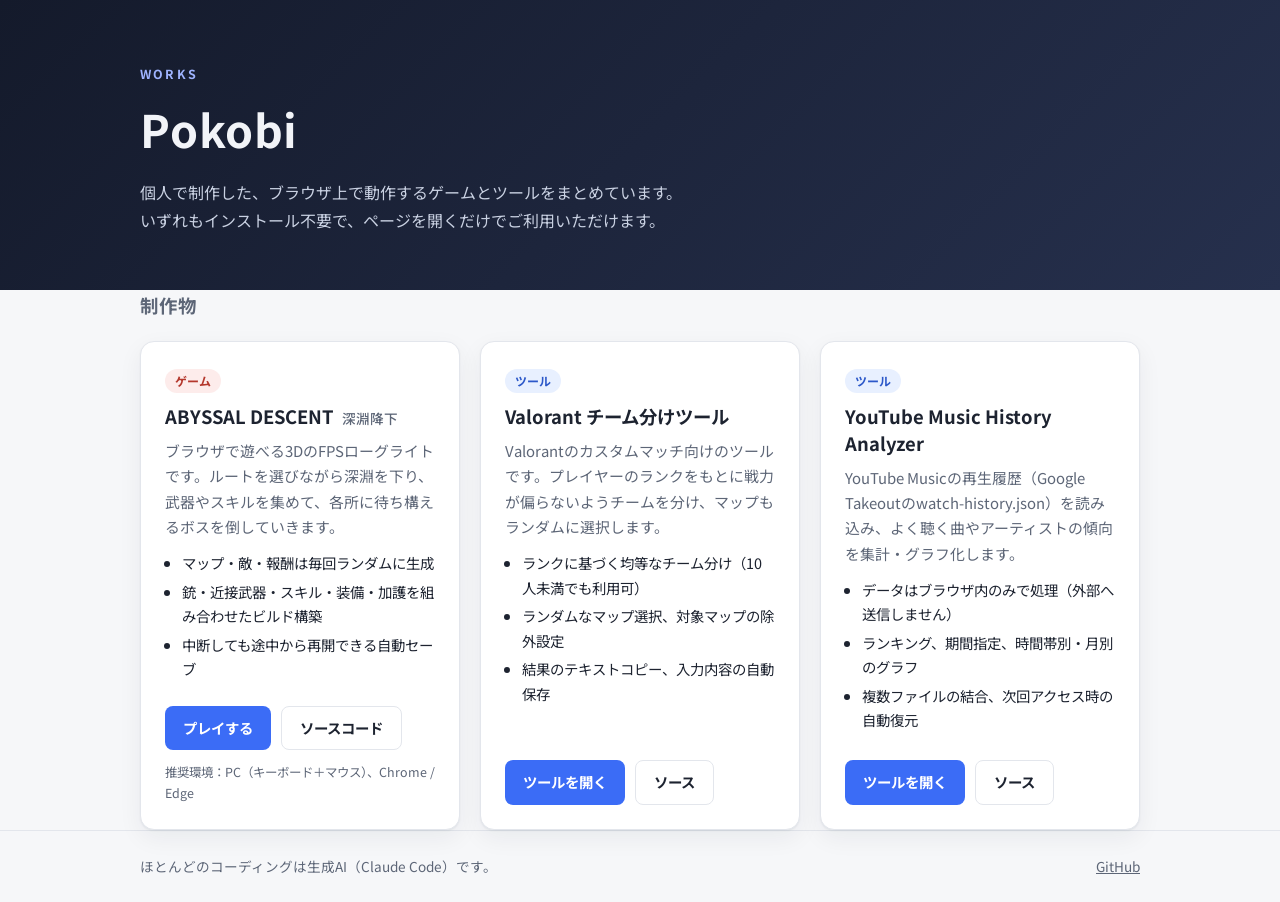
==== index.html @ 63265d64 "Redesign the top page: hero, cards with category tags, short descriptions, play / source links, dark" ====
<!DOCTYPE html>
<html lang="ja">
<head>
  <meta charset="UTF-8">
  <meta name="viewport" content="width=device-width, initial-scale=1.0">
  <title>Pokobi — 制作物一覧</title>
  <meta name="description" content="Pokobi が制作した、ブラウザで動作するゲームとツールの一覧です。">
  <link rel="preconnect" href="https://fonts.googleapis.com">
  <link rel="preconnect" href="https://fonts.gstatic.com" crossorigin>
  <link href="https://fonts.googleapis.com/css2?family=Noto+Sans+JP:wght@400;500;700&display=swap" rel="stylesheet">
  <link rel="stylesheet" href="style.css">
</head>
<body>
  <header class="hero">
    <div class="wrap">
      <p class="eyebrow">Works</p>
      <h1>Pokobi</h1>
      <p class="lead">個人で制作した、ブラウザ上で動作するゲームとツールをまとめています。<br>いずれもインストール不要で、ページを開くだけでご利用いただけます。</p>
    </div>
  </header>

  <main class="wrap">
    <section aria-labelledby="works-title">
      <h2 id="works-title" class="section-title">制作物</h2>

      <div class="grid">
        <article class="card">
          <div class="card-head">
            <span class="tag tag-game">ゲーム</span>
          </div>
          <h3>ABYSSAL DESCENT <span class="sub">深淵降下</span></h3>
          <p class="desc">ブラウザで遊べる3DのFPSローグライトです。ルートを選びながら深淵を下り、武器やスキルを集めて、各所に待ち構えるボスを倒していきます。</p>
          <ul class="points">
            <li>マップ・敵・報酬は毎回ランダムに生成</li>
            <li>銃・近接武器・スキル・装備・加護を組み合わせたビルド構築</li>
            <li>中断しても途中から再開できる自動セーブ</li>
          </ul>
          <div class="actions">
            <a class="btn btn-primary" href="https://pokobi.github.io/abyssal-descent/">プレイする</a>
            <a class="btn btn-ghost" href="https://github.com/pokobi/abyssal-descent">ソースコード</a>
          </div>
          <p class="note">推奨環境：PC（キーボード＋マウス）、Chrome / Edge</p>
        </article>

        <article class="card">
          <div class="card-head">
            <span class="tag tag-tool">ツール</span>
          </div>
          <h3>Valorant チーム分けツール</h3>
          <p class="desc">Valorantのカスタムマッチ向けのツールです。プレイヤーのランクをもとに戦力が偏らないようチームを分け、マップもランダムに選択します。</p>
          <ul class="points">
            <li>ランクに基づく均等なチーム分け（10人未満でも利用可）</li>
            <li>ランダムなマップ選択、対象マップの除外設定</li>
            <li>結果のテキストコピー、入力内容の自動保存</li>
          </ul>
          <div class="actions">
            <a class="btn btn-primary" href="https://pokobi.github.io/valorant-team-tool/">ツールを開く</a>
            <a class="btn btn-ghost" href="https://github.com/pokobi/valorant-team-tool">ソース</a>
          </div>
        </article>

        <article class="card">
          <div class="card-head">
            <span class="tag tag-tool">ツール</span>
          </div>
          <h3>YouTube Music History Analyzer</h3>
          <p class="desc">YouTube Musicの再生履歴（Google Takeoutのwatch-history.json）を読み込み、よく聴く曲やアーティストの傾向を集計・グラフ化します。</p>
          <ul class="points">
            <li>データはブラウザ内のみで処理（外部へ送信しません）</li>
            <li>ランキング、期間指定、時間帯別・月別のグラフ</li>
            <li>複数ファイルの結合、次回アクセス時の自動復元</li>
          </ul>
          <div class="actions">
            <a class="btn btn-primary" href="https://pokobi.github.io/YouTube-Music-History-Analyzer/">ツールを開く</a>
            <a class="btn btn-ghost" href="https://github.com/pokobi/YouTube-Music-History-Analyzer">ソース</a>
          </div>
        </article>
      </div>
    </section>
  </main>

  <footer class="footer">
    <div class="wrap">
      <span>ほとんどのコーディングは生成AI（Claude Code）です。</span>
      <a href="https://github.com/pokobi">GitHub</a>
    </div>
  </footer>
</body>
</html>
---- style.css ----
:root {
  --bg: #f6f7f9;
  --surface: #ffffff;
  --text: #1d2330;
  --muted: #5d6677;
  --line: #e3e6ec;
  --accent: #3b6cf6;
  --accent-ink: #ffffff;
  --hero-from: #141a2b;
  --hero-to: #26304d;
  --tag-game-bg: #fdeceb;
  --tag-game-fg: #b4372c;
  --tag-tool-bg: #e8f0ff;
  --tag-tool-fg: #2c58c9;
  --shadow: 0 1px 2px rgba(20, 26, 43, 0.06), 0 8px 24px rgba(20, 26, 43, 0.06);
}

@media (prefers-color-scheme: dark) {
  :root {
    --bg: #0f131c;
    --surface: #171c27;
    --text: #e7eaf0;
    --muted: #a1a9b8;
    --line: #2a3140;
    --accent: #6d8fff;
    --accent-ink: #0f131c;
    --hero-from: #0b0e16;
    --hero-to: #1a2238;
    --tag-game-bg: #3a1d1b;
    --tag-game-fg: #ff9c90;
    --tag-tool-bg: #1b2a4a;
    --tag-tool-fg: #9db8ff;
    --shadow: 0 1px 2px rgba(0, 0, 0, 0.3), 0 8px 24px rgba(0, 0, 0, 0.25);
  }
}

* { box-sizing: border-box; }

body {
  margin: 0;
  font-family: 'Noto Sans JP', system-ui, -apple-system, 'Segoe UI', sans-serif;
  line-height: 1.7;
  background: var(--bg);
  color: var(--text);
  -webkit-font-smoothing: antialiased;
}

.wrap {
  width: 100%;
  max-width: 1040px;
  margin: 0 auto;
  padding: 0 20px;
}

/* ---- header ---- */
.hero {
  background: linear-gradient(135deg, var(--hero-from), var(--hero-to));
  color: #f2f4f8;
  padding: 64px 0 56px;
}
.eyebrow {
  margin: 0 0 6px;
  font-size: 0.78rem;
  font-weight: 700;
  letter-spacing: 0.18em;
  text-transform: uppercase;
  color: #9fb4ff;
}
.hero h1 {
  margin: 0 0 12px;
  font-size: clamp(2rem, 5vw, 2.8rem);
  font-weight: 700;
  letter-spacing: 0.02em;
}
.lead {
  margin: 0;
  max-width: 640px;
  color: #c9d1e2;
  font-size: 1rem;
}

/* ---- works ---- */
main { padding: 48px 20px 64px; }
.section-title {
  margin: 0 0 20px;
  font-size: 1.15rem;
  font-weight: 700;
  color: var(--muted);
  letter-spacing: 0.06em;
}

.grid {
  display: grid;
  grid-template-columns: repeat(auto-fill, minmax(300px, 1fr));
  gap: 20px;
}

.card {
  display: flex;
  flex-direction: column;
  background: var(--surface);
  border: 1px solid var(--line);
  border-radius: 14px;
  padding: 24px;
  box-shadow: var(--shadow);
  transition: transform 0.15s ease, box-shadow 0.15s ease;
}
.card:hover { transform: translateY(-2px); }

.card-head { margin-bottom: 10px; }
.tag {
  display: inline-block;
  padding: 2px 10px;
  border-radius: 999px;
  font-size: 0.75rem;
  font-weight: 700;
}
.tag-game { background: var(--tag-game-bg); color: var(--tag-game-fg); }
.tag-tool { background: var(--tag-tool-bg); color: var(--tag-tool-fg); }

.card h3 {
  margin: 0 0 8px;
  font-size: 1.15rem;
  line-height: 1.45;
}
.card h3 .sub {
  font-size: 0.85rem;
  font-weight: 500;
  color: var(--muted);
  margin-left: 4px;
}
.desc {
  margin: 0 0 12px;
  color: var(--muted);
  font-size: 0.93rem;
}
.points {
  margin: 0 0 20px;
  padding-left: 1.2em;
  font-size: 0.9rem;
}
.points li { margin-bottom: 4px; }

.actions {
  display: flex;
  flex-wrap: wrap;
  gap: 10px;
  margin-top: auto;
}
.btn {
  display: inline-flex;
  align-items: center;
  justify-content: center;
  padding: 9px 18px;
  border-radius: 8px;
  font-size: 0.9rem;
  font-weight: 700;
  text-decoration: none;
  transition: filter 0.15s ease, background-color 0.15s ease;
}
.btn-primary { background: var(--accent); color: var(--accent-ink); }
.btn-primary:hover { filter: brightness(1.08); }
.btn-ghost { border: 1px solid var(--line); color: var(--text); }
.btn-ghost:hover { background: var(--bg); }
.note {
  margin: 12px 0 0;
  font-size: 0.78rem;
  color: var(--muted);
}

/* ---- footer ---- */
.footer {
  border-top: 1px solid var(--line);
  padding: 24px 0;
  font-size: 0.85rem;
  color: var(--muted);
}
.footer .wrap {
  display: flex;
  justify-content: space-between;
  align-items: center;
}
.footer a { color: var(--muted); }

@media (max-width: 560px) {
  .hero { padding: 44px 0 40px; }
  main { padding: 32px 16px 48px; }
  .wrap { padding: 0 16px; }
  .card { padding: 20px; }
}
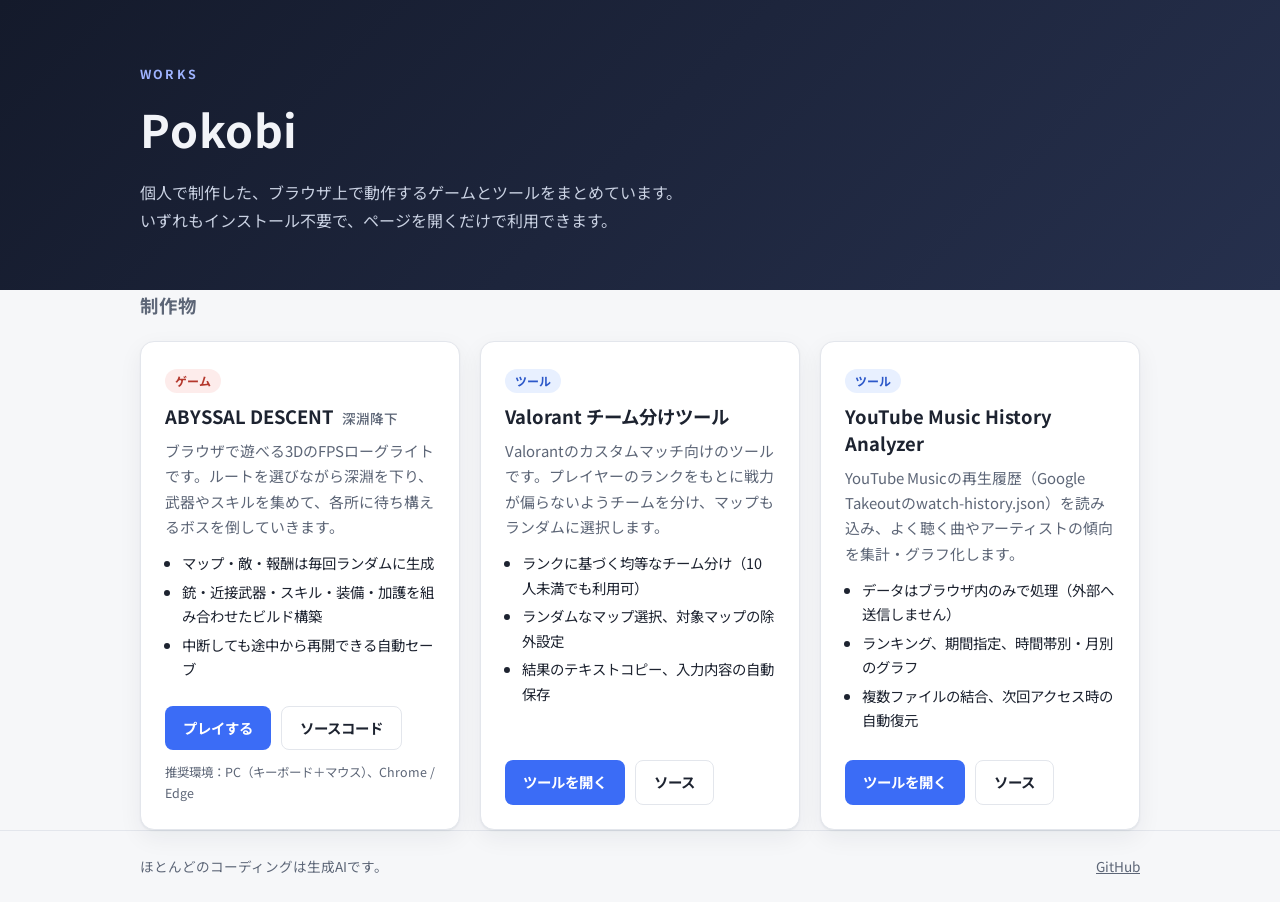
==== commit f881ace7: "Top page: no AI product name, slightly lighter phrasing Co-Authored-By: Claude Sonnet 5.5 <noreply@a" ====
--- a/index.html
+++ b/index.html
@@ -15,7 +15,7 @@
     <div class="wrap">
       <p class="eyebrow">Works</p>
       <h1>Pokobi</h1>
-      <p class="lead">個人で制作した、ブラウザ上で動作するゲームとツールをまとめています。<br>いずれもインストール不要で、ページを開くだけでご利用いただけます。</p>
+      <p class="lead">個人で制作した、ブラウザ上で動作するゲームとツールをまとめています。<br>いずれもインストール不要で、ページを開くだけで利用できます。</p>
     </div>
   </header>
 
@@ -81,7 +81,7 @@
 
   <footer class="footer">
     <div class="wrap">
-      <span>ほとんどのコーディングは生成AI（Claude Code）です。</span>
+      <span>ほとんどのコーディングは生成AIです。</span>
       <a href="https://github.com/pokobi">GitHub</a>
     </div>
   </footer>
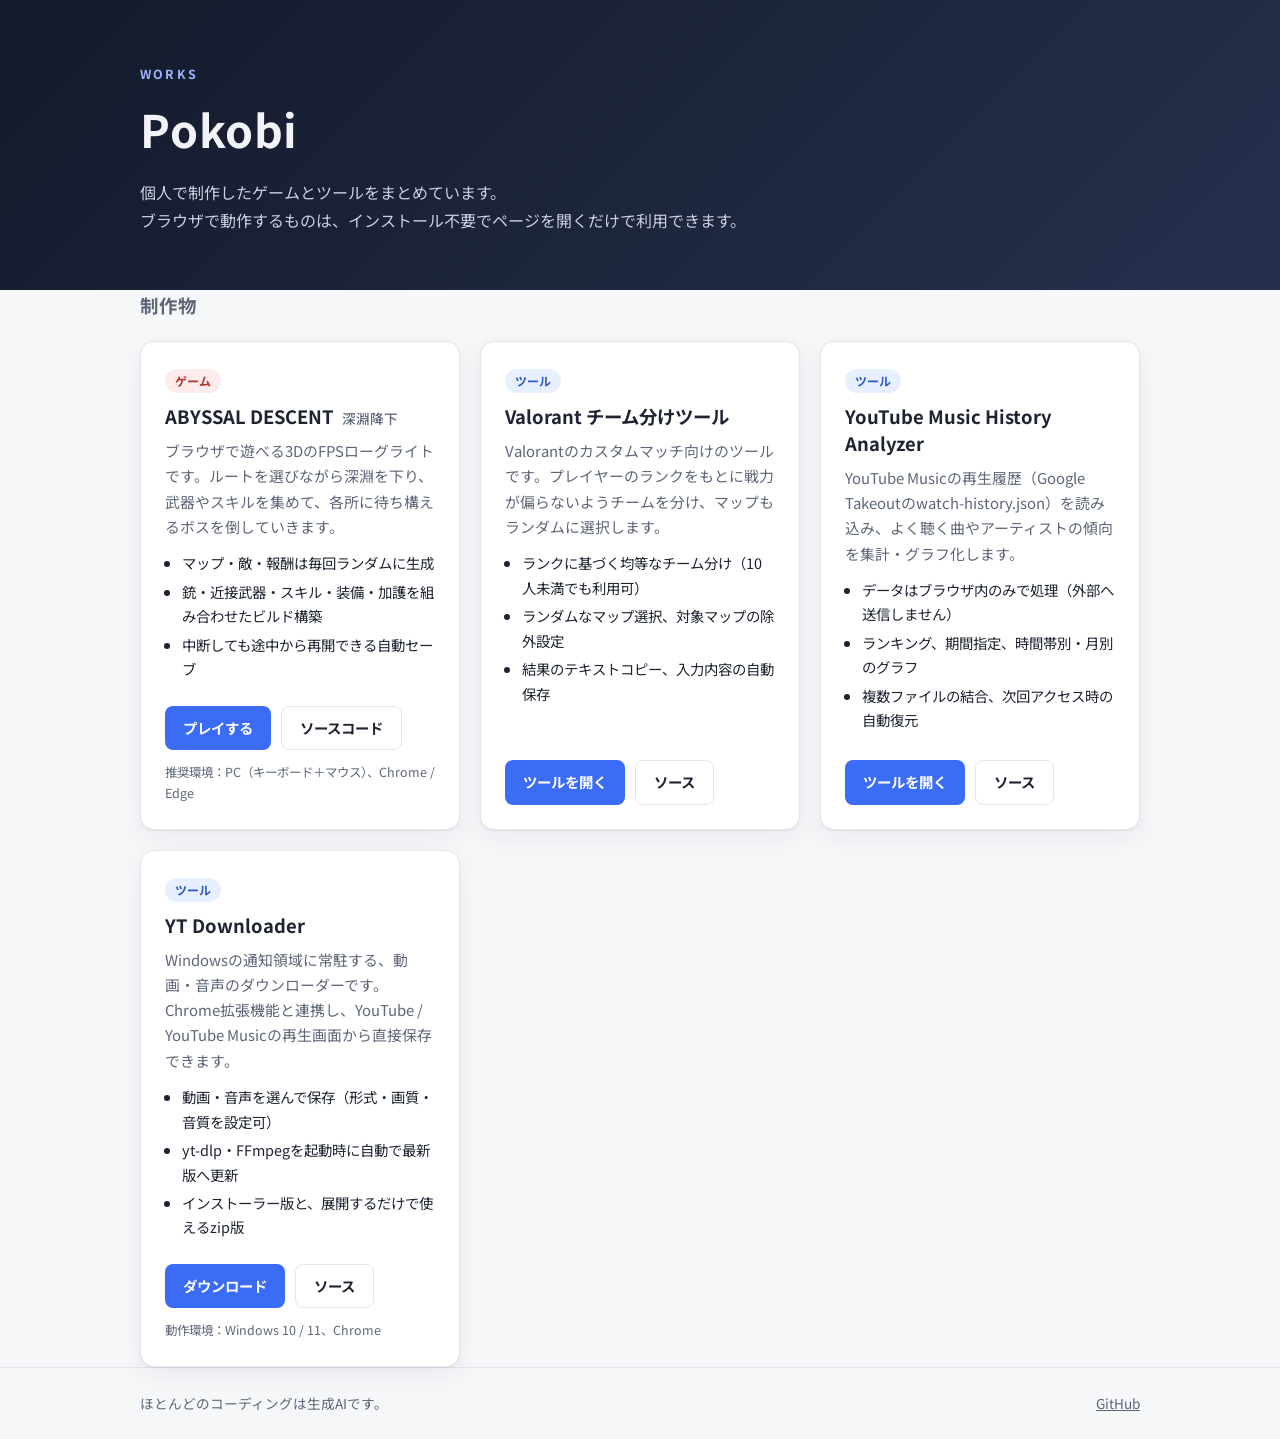
==== commit f8dc80ab: "Add YT Downloader to the list; the lead no longer says every work runs without installing Co-Authore" ====
--- a/index.html
+++ b/index.html
@@ -4,7 +4,7 @@
   <meta charset="UTF-8">
   <meta name="viewport" content="width=device-width, initial-scale=1.0">
   <title>Pokobi — 制作物一覧</title>
-  <meta name="description" content="Pokobi が制作した、ブラウザで動作するゲームとツールの一覧です。">
+  <meta name="description" content="Pokobi が制作したゲームとツールの一覧です。">
   <link rel="preconnect" href="https://fonts.googleapis.com">
   <link rel="preconnect" href="https://fonts.gstatic.com" crossorigin>
   <link href="https://fonts.googleapis.com/css2?family=Noto+Sans+JP:wght@400;500;700&display=swap" rel="stylesheet">
@@ -15,7 +15,7 @@
     <div class="wrap">
       <p class="eyebrow">Works</p>
       <h1>Pokobi</h1>
-      <p class="lead">個人で制作した、ブラウザ上で動作するゲームとツールをまとめています。<br>いずれもインストール不要で、ページを開くだけで利用できます。</p>
+      <p class="lead">個人で制作したゲームとツールをまとめています。<br>ブラウザで動作するものは、インストール不要でページを開くだけで利用できます。</p>
     </div>
   </header>
 
@@ -75,6 +75,24 @@
             <a class="btn btn-ghost" href="https://github.com/pokobi/YouTube-Music-History-Analyzer">ソース</a>
           </div>
         </article>
+
+        <article class="card">
+          <div class="card-head">
+            <span class="tag tag-tool">ツール</span>
+          </div>
+          <h3>YT Downloader</h3>
+          <p class="desc">Windowsの通知領域に常駐する、動画・音声のダウンローダーです。Chrome拡張機能と連携し、YouTube / YouTube Musicの再生画面から直接保存できます。</p>
+          <ul class="points">
+            <li>動画・音声を選んで保存（形式・画質・音質を設定可）</li>
+            <li>yt-dlp・FFmpegを起動時に自動で最新版へ更新</li>
+            <li>インストーラー版と、展開するだけで使えるzip版</li>
+          </ul>
+          <div class="actions">
+            <a class="btn btn-primary" href="https://github.com/pokobi/yt-downloader/releases/latest">ダウンロード</a>
+            <a class="btn btn-ghost" href="https://github.com/pokobi/yt-downloader">ソース</a>
+          </div>
+          <p class="note">動作環境：Windows 10 / 11、Chrome</p>
+        </article>
       </div>
     </section>
   </main>
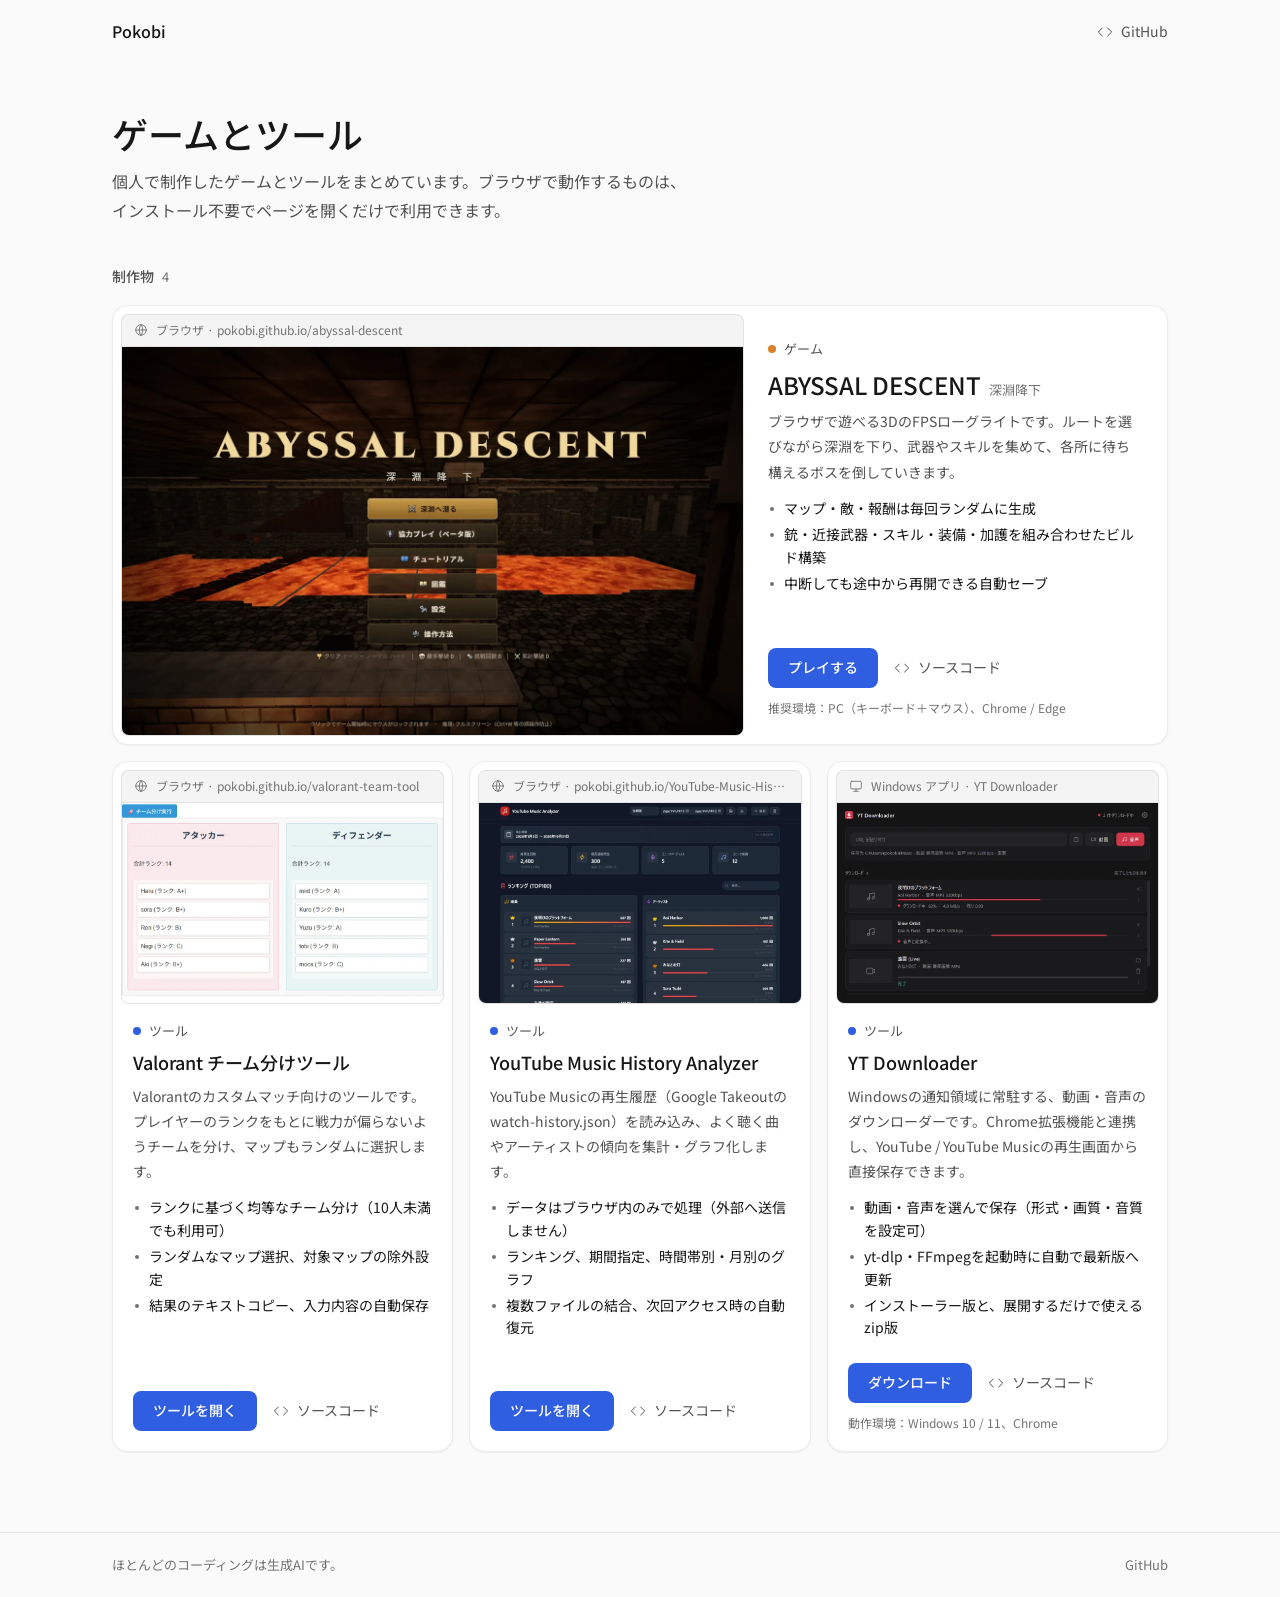
==== commit 9b4f004e: "Redesign the top page: a screenshot banner for each work in a small window frame that names where it" ====
--- a/index.html
+++ b/index.html
@@ -7,45 +7,66 @@
   <meta name="description" content="Pokobi が制作したゲームとツールの一覧です。">
   <link rel="preconnect" href="https://fonts.googleapis.com">
   <link rel="preconnect" href="https://fonts.gstatic.com" crossorigin>
-  <link href="https://fonts.googleapis.com/css2?family=Noto+Sans+JP:wght@400;500;700&display=swap" rel="stylesheet">
+  <link href="https://fonts.googleapis.com/css2?family=Noto+Sans+JP:wght@400;500&display=swap" rel="stylesheet">
   <link rel="stylesheet" href="style.css">
 </head>
 <body>
-  <header class="hero">
+  <svg width="0" height="0" style="position:absolute" aria-hidden="true">
+    <symbol id="i-browser" viewBox="0 0 24 24" fill="none" stroke="currentColor" stroke-width="1.5" stroke-linecap="round" stroke-linejoin="round"><circle cx="12" cy="12" r="9"/><path d="M3 12h18M12 3a14 14 0 0 1 0 18M12 3a14 14 0 0 0 0 18"/></symbol>
+    <symbol id="i-windows" viewBox="0 0 24 24" fill="none" stroke="currentColor" stroke-width="1.5" stroke-linecap="round" stroke-linejoin="round"><rect x="3" y="4" width="18" height="13" rx="2"/><path d="M8 21h8M12 17v4"/></symbol>
+    <symbol id="i-code" viewBox="0 0 24 24" fill="none" stroke="currentColor" stroke-width="1.5" stroke-linecap="round" stroke-linejoin="round"><path d="m16 18 6-6-6-6M8 6l-6 6 6 6"/></symbol>
+  </svg>
+
+  <header class="site-header">
     <div class="wrap">
-      <p class="eyebrow">Works</p>
-      <h1>Pokobi</h1>
-      <p class="lead">個人で制作したゲームとツールをまとめています。<br>ブラウザで動作するものは、インストール不要でページを開くだけで利用できます。</p>
+      <a class="brand" href="https://pokobi.github.io/">Pokobi</a>
+      <a class="header-link" href="https://github.com/pokobi"><svg width="16" height="16"><use href="#i-code"/></svg>GitHub</a>
     </div>
   </header>
 
+  <section class="intro">
+    <div class="wrap">
+      <h1>ゲームとツール</h1>
+      <p class="lead">個人で制作したゲームとツールをまとめています。ブラウザで動作するものは、インストール不要でページを開くだけで利用できます。</p>
+    </div>
+  </section>
+
   <main class="wrap">
-    <section aria-labelledby="works-title">
-      <h2 id="works-title" class="section-title">制作物</h2>
+    <div class="section-head">
+      <h2>制作物</h2>
+      <span class="count">4</span>
+    </div>
 
-      <div class="grid">
-        <article class="card">
-          <div class="card-head">
-            <span class="tag tag-game">ゲーム</span>
-          </div>
-          <h3>ABYSSAL DESCENT <span class="sub">深淵降下</span></h3>
-          <p class="desc">ブラウザで遊べる3DのFPSローグライトです。ルートを選びながら深淵を下り、武器やスキルを集めて、各所に待ち構えるボスを倒していきます。</p>
-          <ul class="points">
-            <li>マップ・敵・報酬は毎回ランダムに生成</li>
-            <li>銃・近接武器・スキル・装備・加護を組み合わせたビルド構築</li>
-            <li>中断しても途中から再開できる自動セーブ</li>
-          </ul>
-          <div class="actions">
-            <a class="btn btn-primary" href="https://pokobi.github.io/abyssal-descent/">プレイする</a>
-            <a class="btn btn-ghost" href="https://github.com/pokobi/abyssal-descent">ソースコード</a>
-          </div>
-          <p class="note">推奨環境：PC（キーボード＋マウス）、Chrome / Edge</p>
-        </article>
+    <article class="card featured">
+      <div class="window">
+        <div class="titlebar"><svg><use href="#i-browser"/></svg><span>ブラウザ · pokobi.github.io/abyssal-descent</span></div>
+        <img src="img/abyssal-descent.webp" width="1280" height="800" alt="ABYSSAL DESCENT のタイトル画面。溶岩の流れる地下迷宮を背景に、深淵へ潜る・協力プレイなどのメニューが並ぶ">
+      </div>
+      <div class="body">
+        <p class="kind game">ゲーム</p>
+        <h3>ABYSSAL DESCENT<span class="sub">深淵降下</span></h3>
+        <p class="desc">ブラウザで遊べる3DのFPSローグライトです。ルートを選びながら深淵を下り、武器やスキルを集めて、各所に待ち構えるボスを倒していきます。</p>
+        <ul class="points">
+          <li>マップ・敵・報酬は毎回ランダムに生成</li>
+          <li>銃・近接武器・スキル・装備・加護を組み合わせたビルド構築</li>
+          <li>中断しても途中から再開できる自動セーブ</li>
+        </ul>
+        <div class="actions">
+          <a class="btn" href="https://pokobi.github.io/abyssal-descent/">プレイする</a>
+          <a class="source" href="https://github.com/pokobi/abyssal-descent"><svg><use href="#i-code"/></svg>ソースコード</a>
+        </div>
+        <p class="env">推奨環境：PC（キーボード＋マウス）、Chrome / Edge</p>
+      </div>
+    </article>
 
-        <article class="card">
-          <div class="card-head">
-            <span class="tag tag-tool">ツール</span>
-          </div>
+    <div class="tools">
+      <article class="card">
+        <div class="window">
+          <div class="titlebar"><svg><use href="#i-browser"/></svg><span>ブラウザ · pokobi.github.io/valorant-team-tool</span></div>
+          <img src="img/valorant-team-tool.webp" width="960" height="600" loading="lazy" alt="チーム分けの結果。アタッカーとディフェンダーに5人ずつ分かれ、合計ランクがどちらも14になっている">
+        </div>
+        <div class="body">
+          <p class="kind">ツール</p>
           <h3>Valorant チーム分けツール</h3>
           <p class="desc">Valorantのカスタムマッチ向けのツールです。プレイヤーのランクをもとに戦力が偏らないようチームを分け、マップもランダムに選択します。</p>
           <ul class="points">
@@ -54,15 +75,19 @@
             <li>結果のテキストコピー、入力内容の自動保存</li>
           </ul>
           <div class="actions">
-            <a class="btn btn-primary" href="https://pokobi.github.io/valorant-team-tool/">ツールを開く</a>
-            <a class="btn btn-ghost" href="https://github.com/pokobi/valorant-team-tool">ソース</a>
+            <a class="btn" href="https://pokobi.github.io/valorant-team-tool/">ツールを開く</a>
+            <a class="source" href="https://github.com/pokobi/valorant-team-tool"><svg><use href="#i-code"/></svg>ソースコード</a>
           </div>
-        </article>
+        </div>
+      </article>
 
-        <article class="card">
-          <div class="card-head">
-            <span class="tag tag-tool">ツール</span>
-          </div>
+      <article class="card">
+        <div class="window">
+          <div class="titlebar"><svg><use href="#i-browser"/></svg><span>ブラウザ · pokobi.github.io/YouTube-Music-History-Analyzer</span></div>
+          <img src="img/youtube-music-history-analyzer.webp" width="960" height="600" loading="lazy" alt="再生履歴の集計画面。総再生回数などの数値と、よく聴いた曲・アーティストのランキングが並ぶ（例のデータ）">
+        </div>
+        <div class="body">
+          <p class="kind">ツール</p>
           <h3>YouTube Music History Analyzer</h3>
           <p class="desc">YouTube Musicの再生履歴（Google Takeoutのwatch-history.json）を読み込み、よく聴く曲やアーティストの傾向を集計・グラフ化します。</p>
           <ul class="points">
@@ -71,15 +96,19 @@
             <li>複数ファイルの結合、次回アクセス時の自動復元</li>
           </ul>
           <div class="actions">
-            <a class="btn btn-primary" href="https://pokobi.github.io/YouTube-Music-History-Analyzer/">ツールを開く</a>
-            <a class="btn btn-ghost" href="https://github.com/pokobi/YouTube-Music-History-Analyzer">ソース</a>
+            <a class="btn" href="https://pokobi.github.io/YouTube-Music-History-Analyzer/">ツールを開く</a>
+            <a class="source" href="https://github.com/pokobi/YouTube-Music-History-Analyzer"><svg><use href="#i-code"/></svg>ソースコード</a>
           </div>
-        </article>
+        </div>
+      </article>
 
-        <article class="card">
-          <div class="card-head">
-            <span class="tag tag-tool">ツール</span>
-          </div>
+      <article class="card">
+        <div class="window">
+          <div class="titlebar"><svg><use href="#i-windows"/></svg><span>Windows アプリ · YT Downloader</span></div>
+          <img src="img/yt-downloader.webp" width="960" height="600" loading="lazy" alt="YT Downloader の画面。ダウンロード中・変換中・完了した曲が一覧に並ぶ（例のデータ）">
+        </div>
+        <div class="body">
+          <p class="kind">ツール</p>
           <h3>YT Downloader</h3>
           <p class="desc">Windowsの通知領域に常駐する、動画・音声のダウンローダーです。Chrome拡張機能と連携し、YouTube / YouTube Musicの再生画面から直接保存できます。</p>
           <ul class="points">
@@ -88,13 +117,13 @@
             <li>インストーラー版と、展開するだけで使えるzip版</li>
           </ul>
           <div class="actions">
-            <a class="btn btn-primary" href="https://github.com/pokobi/yt-downloader/releases/latest">ダウンロード</a>
-            <a class="btn btn-ghost" href="https://github.com/pokobi/yt-downloader">ソース</a>
+            <a class="btn" href="https://github.com/pokobi/yt-downloader/releases/latest">ダウンロード</a>
+            <a class="source" href="https://github.com/pokobi/yt-downloader"><svg><use href="#i-code"/></svg>ソースコード</a>
           </div>
-          <p class="note">動作環境：Windows 10 / 11、Chrome</p>
-        </article>
-      </div>
-    </section>
+          <p class="env">動作環境：Windows 10 / 11、Chrome</p>
+        </div>
+      </article>
+    </div>
   </main>
 
   <footer class="footer">
--- a/style.css
+++ b/style.css
@@ -1,36 +1,40 @@
+/* 枠回りはグラファイトの無彩色で静かにし、色は各作品の画面（バナー）に任せる。
+   強調色は青 1 色、余白は 4 の倍数、文字の太さは 400 / 500 のみ。 */
 :root {
-  --bg: #f6f7f9;
+  --bg: #fafafa;
   --surface: #ffffff;
-  --text: #1d2330;
-  --muted: #5d6677;
-  --line: #e3e6ec;
-  --accent: #3b6cf6;
+  --raised: #f4f4f5;
+  --line: rgba(23, 23, 23, 0.08);
+  --line-strong: rgba(23, 23, 23, 0.14);
+  --text: #171717;
+  --text-2: #525252;
+  --muted: #737373;
+  --accent: #2f5fe0;
+  --accent-hover: #2853c7;
   --accent-ink: #ffffff;
-  --hero-from: #141a2b;
-  --hero-to: #26304d;
-  --tag-game-bg: #fdeceb;
-  --tag-game-fg: #b4372c;
-  --tag-tool-bg: #e8f0ff;
-  --tag-tool-fg: #2c58c9;
-  --shadow: 0 1px 2px rgba(20, 26, 43, 0.06), 0 8px 24px rgba(20, 26, 43, 0.06);
+  --dot-game: #d9822b;
+  --dot-tool: #2f5fe0;
+  --shadow: 0 1px 2px rgba(0, 0, 0, 0.05);
+  --ease: cubic-bezier(0.22, 1, 0.36, 1);
+  color-scheme: light dark;
 }
 
 @media (prefers-color-scheme: dark) {
   :root {
-    --bg: #0f131c;
-    --surface: #171c27;
-    --text: #e7eaf0;
-    --muted: #a1a9b8;
-    --line: #2a3140;
+    --bg: #141415;
+    --surface: #19191b;
+    --raised: #232325;
+    --line: rgba(237, 237, 237, 0.08);
+    --line-strong: rgba(237, 237, 237, 0.16);
+    --text: #ededed;
+    --text-2: #a1a1a6;
+    --muted: #85858b;
     --accent: #6d8fff;
-    --accent-ink: #0f131c;
-    --hero-from: #0b0e16;
-    --hero-to: #1a2238;
-    --tag-game-bg: #3a1d1b;
-    --tag-game-fg: #ff9c90;
-    --tag-tool-bg: #1b2a4a;
-    --tag-tool-fg: #9db8ff;
-    --shadow: 0 1px 2px rgba(0, 0, 0, 0.3), 0 8px 24px rgba(0, 0, 0, 0.25);
+    --accent-hover: #8aa4ff;
+    --accent-ink: #141415;
+    --dot-game: #e89a4b;
+    --dot-tool: #6d8fff;
+    --shadow: none;
   }
 }
 
@@ -38,153 +42,230 @@
 
 body {
   margin: 0;
-  font-family: 'Noto Sans JP', system-ui, -apple-system, 'Segoe UI', sans-serif;
+  font-family: "Noto Sans JP", system-ui, -apple-system, "Segoe UI", sans-serif;
+  font-size: 15px;
   line-height: 1.7;
   background: var(--bg);
   color: var(--text);
   -webkit-font-smoothing: antialiased;
 }
 
+a { color: inherit; }
+img { display: block; max-width: 100%; height: auto; }
+
 .wrap {
   width: 100%;
-  max-width: 1040px;
+  max-width: 1120px;
   margin: 0 auto;
-  padding: 0 20px;
-}
-
-/* ---- header ---- */
-.hero {
-  background: linear-gradient(135deg, var(--hero-from), var(--hero-to));
-  color: #f2f4f8;
-  padding: 64px 0 56px;
-}
-.eyebrow {
-  margin: 0 0 6px;
-  font-size: 0.78rem;
-  font-weight: 700;
-  letter-spacing: 0.18em;
-  text-transform: uppercase;
-  color: #9fb4ff;
-}
-.hero h1 {
+  padding: 0 32px;
+}
+
+/* ---- ヘッダー ---- */
+.site-header .wrap {
+  display: flex;
+  align-items: center;
+  justify-content: space-between;
+  height: 64px;
+}
+.brand { font-size: 16px; font-weight: 500; text-decoration: none; }
+.header-link {
+  display: inline-flex;
+  align-items: center;
+  gap: 8px;
+  color: var(--text-2);
+  font-size: 14px;
+  text-decoration: none;
+  transition: color 150ms var(--ease);
+}
+.header-link:hover { color: var(--text); }
+
+.intro { padding: 48px 0 40px; }
+.intro h1 {
   margin: 0 0 12px;
-  font-size: clamp(2rem, 5vw, 2.8rem);
-  font-weight: 700;
-  letter-spacing: 0.02em;
+  font-size: 36px;
+  line-height: 1.2;
+  font-weight: 500;
 }
 .lead {
   margin: 0;
-  max-width: 640px;
-  color: #c9d1e2;
-  font-size: 1rem;
-}
-
-/* ---- works ---- */
-main { padding: 48px 20px 64px; }
-.section-title {
-  margin: 0 0 20px;
-  font-size: 1.15rem;
-  font-weight: 700;
-  color: var(--muted);
-  letter-spacing: 0.06em;
-}
-
-.grid {
-  display: grid;
-  grid-template-columns: repeat(auto-fill, minmax(300px, 1fr));
-  gap: 20px;
-}
+  max-width: 36rem;
+  font-size: 16px;
+  line-height: 1.8;
+  color: var(--text-2);
+}
+
+/* ---- 作品 ---- */
+main.wrap { padding-bottom: 80px; }
+.section-head {
+  display: flex;
+  align-items: baseline;
+  gap: 8px;
+  margin: 0 0 16px;
+}
+.section-head h2 { margin: 0; font-size: 14px; font-weight: 500; color: var(--text-2); }
+.section-head .count { font-size: 13px; color: var(--muted); font-variant-numeric: tabular-nums; }
 
 .card {
   display: flex;
   flex-direction: column;
   background: var(--surface);
   border: 1px solid var(--line);
-  border-radius: 14px;
-  padding: 24px;
+  border-radius: 16px;
+  padding: 8px;
   box-shadow: var(--shadow);
-  transition: transform 0.15s ease, box-shadow 0.15s ease;
-}
-.card:hover { transform: translateY(-2px); }
-
-.card-head { margin-bottom: 10px; }
-.tag {
-  display: inline-block;
-  padding: 2px 10px;
-  border-radius: 999px;
-  font-size: 0.75rem;
-  font-weight: 700;
-}
-.tag-game { background: var(--tag-game-bg); color: var(--tag-game-fg); }
-.tag-tool { background: var(--tag-tool-bg); color: var(--tag-tool-fg); }
+  min-width: 0;
+  transition: border-color 150ms var(--ease);
+}
+.card:hover { border-color: var(--line-strong); }
+
+/* 実際の画面を入れる小さなウィンドウ（タイトルバーに「どこで動くか」） */
+.window {
+  min-width: 0;
+  border-radius: 8px;
+  overflow: hidden;
+  border: 1px solid var(--line);
+  background: var(--raised);
+}
+.titlebar {
+  display: flex;
+  align-items: center;
+  gap: 8px;
+  height: 32px;
+  padding: 0 12px;
+  border-bottom: 1px solid var(--line);
+  font-size: 12px;
+  line-height: 16px;
+  color: var(--muted);
+  white-space: nowrap;
+  overflow: hidden;
+}
+.titlebar svg { flex: none; width: 14px; height: 14px; }
+.titlebar span { overflow: hidden; text-overflow: ellipsis; }
+.window img { width: 100%; aspect-ratio: 16 / 10; object-fit: cover; }
+
+.body {
+  min-width: 0;
+  display: flex;
+  flex-direction: column;
+  flex: 1;
+  padding: 16px 12px 12px;
+}
+.kind {
+  display: inline-flex;
+  align-items: center;
+  gap: 8px;
+  margin: 0 0 8px;
+  font-size: 13px;
+  color: var(--text-2);
+}
+.kind::before { content: ""; width: 8px; height: 8px; border-radius: 50%; background: var(--dot-tool); }
+.kind.game::before { background: var(--dot-game); }
 
 .card h3 {
   margin: 0 0 8px;
-  font-size: 1.15rem;
-  line-height: 1.45;
-}
-.card h3 .sub {
-  font-size: 0.85rem;
+  font-size: 18px;
+  line-height: 1.4;
   font-weight: 500;
-  color: var(--muted);
-  margin-left: 4px;
-}
-.desc {
-  margin: 0 0 12px;
-  color: var(--muted);
-  font-size: 0.93rem;
-}
+}
+.card h3 .sub { margin-left: 8px; font-size: 13px; font-weight: 400; color: var(--muted); }
+.desc { margin: 0 0 12px; font-size: 14px; line-height: 1.8; color: var(--text-2); }
 .points {
   margin: 0 0 20px;
-  padding-left: 1.2em;
-  font-size: 0.9rem;
-}
-.points li { margin-bottom: 4px; }
+  padding: 0;
+  list-style: none;
+  font-size: 14px;
+  line-height: 1.6;
+}
+.points li { position: relative; padding-left: 16px; margin-bottom: 4px; color: var(--text); }
+.points li::before {
+  content: "";
+  position: absolute;
+  left: 2px;
+  top: 0.7em;
+  width: 4px;
+  height: 4px;
+  border-radius: 50%;
+  background: var(--muted);
+}
 
 .actions {
   display: flex;
   flex-wrap: wrap;
-  gap: 10px;
+  align-items: center;
+  gap: 16px;
   margin-top: auto;
 }
 .btn {
   display: inline-flex;
   align-items: center;
   justify-content: center;
-  padding: 9px 18px;
+  height: 40px;
+  padding: 0 20px;
   border-radius: 8px;
-  font-size: 0.9rem;
-  font-weight: 700;
+  background: var(--accent);
+  color: var(--accent-ink);
+  font-size: 14px;
+  font-weight: 500;
   text-decoration: none;
-  transition: filter 0.15s ease, background-color 0.15s ease;
-}
-.btn-primary { background: var(--accent); color: var(--accent-ink); }
-.btn-primary:hover { filter: brightness(1.08); }
-.btn-ghost { border: 1px solid var(--line); color: var(--text); }
-.btn-ghost:hover { background: var(--bg); }
-.note {
-  margin: 12px 0 0;
-  font-size: 0.78rem;
+  transition: background-color 150ms var(--ease), transform 150ms var(--ease);
+}
+.btn:hover { background: var(--accent-hover); }
+.btn:active { transform: scale(0.98); }
+.source {
+  display: inline-flex;
+  align-items: center;
+  gap: 8px;
+  font-size: 14px;
+  color: var(--text-2);
+  text-decoration: none;
+  transition: color 150ms var(--ease);
+}
+.source:hover { color: var(--text); }
+.source svg { width: 16px; height: 16px; }
+.env { margin: 12px 0 0; font-size: 12px; line-height: 16px; color: var(--muted); }
+
+a:focus-visible { outline: 2px solid var(--accent); outline-offset: 2px; border-radius: 8px; }
+
+/* 大きく見せる 1 枚（ゲーム）と、その下に並ぶツール */
+.featured { margin-bottom: 16px; }
+.featured.card { flex-direction: row; align-items: stretch; }
+.featured .window { flex: 0 0 60%; }
+.featured .body { padding: 24px 24px 20px; justify-content: center; }
+.featured h3 { font-size: 24px; }
+
+.tools {
+  display: grid;
+  grid-template-columns: repeat(3, minmax(0, 1fr));
+  gap: 16px;
+}
+
+/* ---- フッター ---- */
+.footer { border-top: 1px solid var(--line); }
+.footer .wrap {
+  display: flex;
+  justify-content: space-between;
+  align-items: center;
+  height: 64px;
+  font-size: 13px;
   color: var(--muted);
 }
-
-/* ---- footer ---- */
-.footer {
-  border-top: 1px solid var(--line);
-  padding: 24px 0;
-  font-size: 0.85rem;
-  color: var(--muted);
-}
-.footer .wrap {
-  display: flex;
-  justify-content: space-between;
-  align-items: center;
-}
-.footer a { color: var(--muted); }
-
-@media (max-width: 560px) {
-  .hero { padding: 44px 0 40px; }
-  main { padding: 32px 16px 48px; }
+.footer a { color: var(--muted); text-decoration: none; transition: color 150ms var(--ease); }
+.footer a:hover { color: var(--text); }
+
+@media (max-width: 960px) {
+  .featured.card { flex-direction: column; }
+  .featured .window { flex: none; }
+  .featured .body { padding: 16px 12px 12px; }
+  .featured h3 { font-size: 20px; }
+  /* 3 枚を 2 列にすると 1 枚余るので、1 列で横並びのカードにする */
+  .tools { grid-template-columns: 1fr; }
+  .tools .card { flex-direction: row; }
+  .tools .window { flex: 0 0 44%; align-self: flex-start; }
+}
+@media (max-width: 640px) {
   .wrap { padding: 0 16px; }
-  .card { padding: 20px; }
-}
+  .intro { padding: 32px 0 32px; }
+  .intro h1 { font-size: 28px; }
+  .tools .card { flex-direction: column; }
+  .tools .window { flex: none; align-self: stretch; }
+}
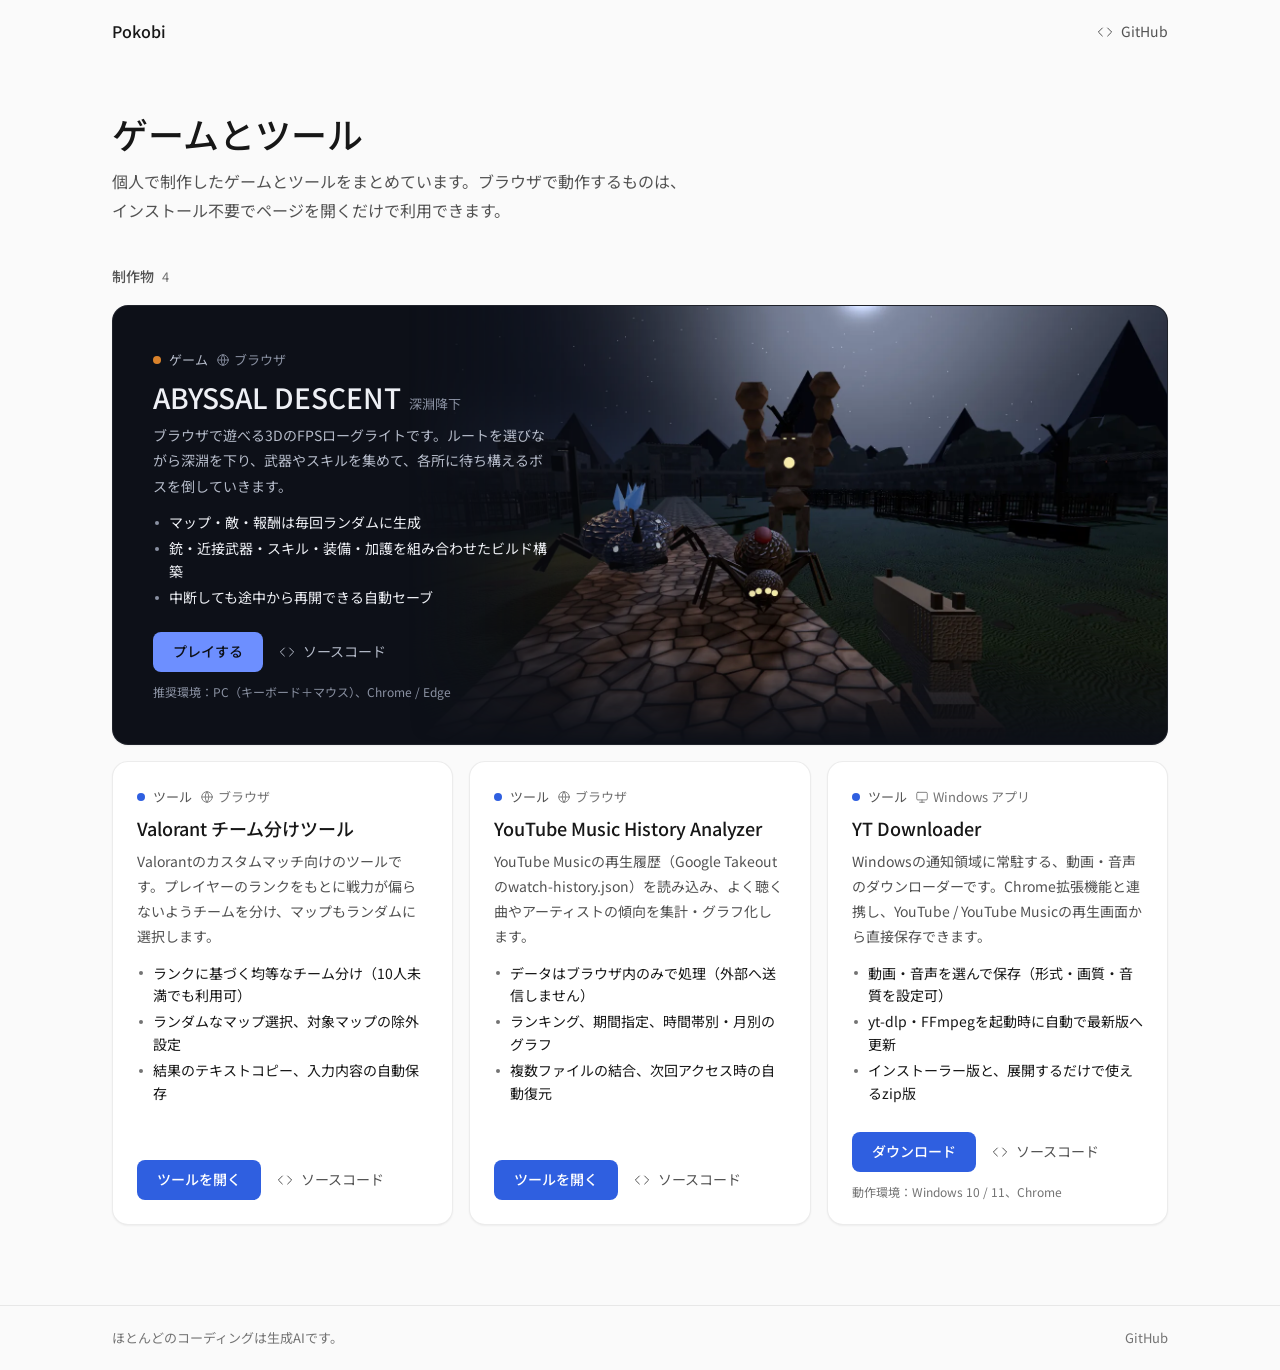
==== commit 930fa50f: "Top page: the game card uses a gameplay shot that fades into the card, the tools drop their screensh" ====
--- a/index.html
+++ b/index.html
@@ -8,6 +8,7 @@
   <link rel="preconnect" href="https://fonts.googleapis.com">
   <link rel="preconnect" href="https://fonts.gstatic.com" crossorigin>
   <link href="https://fonts.googleapis.com/css2?family=Noto+Sans+JP:wght@400;500&display=swap" rel="stylesheet">
+  <link rel="preload" as="image" href="img/abyssal-descent.webp">
   <link rel="stylesheet" href="style.css">
 </head>
 <body>
@@ -20,7 +21,7 @@
   <header class="site-header">
     <div class="wrap">
       <a class="brand" href="https://pokobi.github.io/">Pokobi</a>
-      <a class="header-link" href="https://github.com/pokobi"><svg width="16" height="16"><use href="#i-code"/></svg>GitHub</a>
+      <a class="header-link" href="https://github.com/pokobi"><svg><use href="#i-code"/></svg>GitHub</a>
     </div>
   </header>
 
@@ -38,12 +39,9 @@
     </div>
 
     <article class="card featured">
-      <div class="window">
-        <div class="titlebar"><svg><use href="#i-browser"/></svg><span>ブラウザ · pokobi.github.io/abyssal-descent</span></div>
-        <img src="img/abyssal-descent.webp" width="1280" height="800" alt="ABYSSAL DESCENT のタイトル画面。溶岩の流れる地下迷宮を背景に、深淵へ潜る・協力プレイなどのメニューが並ぶ">
-      </div>
+      <img class="shot" src="img/abyssal-descent.webp" width="1600" height="900" alt="ABYSSAL DESCENT のプレイ画面。月夜の墓地の石畳で、岩の巨人と2体の蜘蛛が迫り、手前で銃を構えている">
       <div class="body">
-        <p class="kind game">ゲーム</p>
+        <p class="meta game">ゲーム<span class="where"><svg><use href="#i-browser"/></svg>ブラウザ</span></p>
         <h3>ABYSSAL DESCENT<span class="sub">深淵降下</span></h3>
         <p class="desc">ブラウザで遊べる3DのFPSローグライトです。ルートを選びながら深淵を下り、武器やスキルを集めて、各所に待ち構えるボスを倒していきます。</p>
         <ul class="points">
@@ -61,67 +59,49 @@
 
     <div class="tools">
       <article class="card">
-        <div class="window">
-          <div class="titlebar"><svg><use href="#i-browser"/></svg><span>ブラウザ · pokobi.github.io/valorant-team-tool</span></div>
-          <img src="img/valorant-team-tool.webp" width="960" height="600" loading="lazy" alt="チーム分けの結果。アタッカーとディフェンダーに5人ずつ分かれ、合計ランクがどちらも14になっている">
-        </div>
-        <div class="body">
-          <p class="kind">ツール</p>
-          <h3>Valorant チーム分けツール</h3>
-          <p class="desc">Valorantのカスタムマッチ向けのツールです。プレイヤーのランクをもとに戦力が偏らないようチームを分け、マップもランダムに選択します。</p>
-          <ul class="points">
-            <li>ランクに基づく均等なチーム分け（10人未満でも利用可）</li>
-            <li>ランダムなマップ選択、対象マップの除外設定</li>
-            <li>結果のテキストコピー、入力内容の自動保存</li>
-          </ul>
-          <div class="actions">
-            <a class="btn" href="https://pokobi.github.io/valorant-team-tool/">ツールを開く</a>
-            <a class="source" href="https://github.com/pokobi/valorant-team-tool"><svg><use href="#i-code"/></svg>ソースコード</a>
-          </div>
+        <p class="meta">ツール<span class="where"><svg><use href="#i-browser"/></svg>ブラウザ</span></p>
+        <h3>Valorant チーム分けツール</h3>
+        <p class="desc">Valorantのカスタムマッチ向けのツールです。プレイヤーのランクをもとに戦力が偏らないようチームを分け、マップもランダムに選択します。</p>
+        <ul class="points">
+          <li>ランクに基づく均等なチーム分け（10人未満でも利用可）</li>
+          <li>ランダムなマップ選択、対象マップの除外設定</li>
+          <li>結果のテキストコピー、入力内容の自動保存</li>
+        </ul>
+        <div class="actions">
+          <a class="btn" href="https://pokobi.github.io/valorant-team-tool/">ツールを開く</a>
+          <a class="source" href="https://github.com/pokobi/valorant-team-tool"><svg><use href="#i-code"/></svg>ソースコード</a>
         </div>
       </article>
 
       <article class="card">
-        <div class="window">
-          <div class="titlebar"><svg><use href="#i-browser"/></svg><span>ブラウザ · pokobi.github.io/YouTube-Music-History-Analyzer</span></div>
-          <img src="img/youtube-music-history-analyzer.webp" width="960" height="600" loading="lazy" alt="再生履歴の集計画面。総再生回数などの数値と、よく聴いた曲・アーティストのランキングが並ぶ（例のデータ）">
-        </div>
-        <div class="body">
-          <p class="kind">ツール</p>
-          <h3>YouTube Music History Analyzer</h3>
-          <p class="desc">YouTube Musicの再生履歴（Google Takeoutのwatch-history.json）を読み込み、よく聴く曲やアーティストの傾向を集計・グラフ化します。</p>
-          <ul class="points">
-            <li>データはブラウザ内のみで処理（外部へ送信しません）</li>
-            <li>ランキング、期間指定、時間帯別・月別のグラフ</li>
-            <li>複数ファイルの結合、次回アクセス時の自動復元</li>
-          </ul>
-          <div class="actions">
-            <a class="btn" href="https://pokobi.github.io/YouTube-Music-History-Analyzer/">ツールを開く</a>
-            <a class="source" href="https://github.com/pokobi/YouTube-Music-History-Analyzer"><svg><use href="#i-code"/></svg>ソースコード</a>
-          </div>
+        <p class="meta">ツール<span class="where"><svg><use href="#i-browser"/></svg>ブラウザ</span></p>
+        <h3>YouTube Music History Analyzer</h3>
+        <p class="desc">YouTube Musicの再生履歴（Google Takeoutのwatch-history.json）を読み込み、よく聴く曲やアーティストの傾向を集計・グラフ化します。</p>
+        <ul class="points">
+          <li>データはブラウザ内のみで処理（外部へ送信しません）</li>
+          <li>ランキング、期間指定、時間帯別・月別のグラフ</li>
+          <li>複数ファイルの結合、次回アクセス時の自動復元</li>
+        </ul>
+        <div class="actions">
+          <a class="btn" href="https://pokobi.github.io/YouTube-Music-History-Analyzer/">ツールを開く</a>
+          <a class="source" href="https://github.com/pokobi/YouTube-Music-History-Analyzer"><svg><use href="#i-code"/></svg>ソースコード</a>
         </div>
       </article>
 
       <article class="card">
-        <div class="window">
-          <div class="titlebar"><svg><use href="#i-windows"/></svg><span>Windows アプリ · YT Downloader</span></div>
-          <img src="img/yt-downloader.webp" width="960" height="600" loading="lazy" alt="YT Downloader の画面。ダウンロード中・変換中・完了した曲が一覧に並ぶ（例のデータ）">
+        <p class="meta">ツール<span class="where"><svg><use href="#i-windows"/></svg>Windows アプリ</span></p>
+        <h3>YT Downloader</h3>
+        <p class="desc">Windowsの通知領域に常駐する、動画・音声のダウンローダーです。Chrome拡張機能と連携し、YouTube / YouTube Musicの再生画面から直接保存できます。</p>
+        <ul class="points">
+          <li>動画・音声を選んで保存（形式・画質・音質を設定可）</li>
+          <li>yt-dlp・FFmpegを起動時に自動で最新版へ更新</li>
+          <li>インストーラー版と、展開するだけで使えるzip版</li>
+        </ul>
+        <div class="actions">
+          <a class="btn" href="https://github.com/pokobi/yt-downloader/releases/latest">ダウンロード</a>
+          <a class="source" href="https://github.com/pokobi/yt-downloader"><svg><use href="#i-code"/></svg>ソースコード</a>
         </div>
-        <div class="body">
-          <p class="kind">ツール</p>
-          <h3>YT Downloader</h3>
-          <p class="desc">Windowsの通知領域に常駐する、動画・音声のダウンローダーです。Chrome拡張機能と連携し、YouTube / YouTube Musicの再生画面から直接保存できます。</p>
-          <ul class="points">
-            <li>動画・音声を選んで保存（形式・画質・音質を設定可）</li>
-            <li>yt-dlp・FFmpegを起動時に自動で最新版へ更新</li>
-            <li>インストーラー版と、展開するだけで使えるzip版</li>
-          </ul>
-          <div class="actions">
-            <a class="btn" href="https://github.com/pokobi/yt-downloader/releases/latest">ダウンロード</a>
-            <a class="source" href="https://github.com/pokobi/yt-downloader"><svg><use href="#i-code"/></svg>ソースコード</a>
-          </div>
-          <p class="env">動作環境：Windows 10 / 11、Chrome</p>
-        </div>
+        <p class="env">動作環境：Windows 10 / 11、Chrome</p>
       </article>
     </div>
   </main>
--- a/style.css
+++ b/style.css
@@ -1,9 +1,8 @@
-/* 枠回りはグラファイトの無彩色で静かにし、色は各作品の画面（バナー）に任せる。
+/* 枠回りはグラファイトの無彩色で静かにし、色はゲームの画面 1 枚に任せる。
    強調色は青 1 色、余白は 4 の倍数、文字の太さは 400 / 500 のみ。 */
 :root {
   --bg: #fafafa;
   --surface: #ffffff;
-  --raised: #f4f4f5;
   --line: rgba(23, 23, 23, 0.08);
   --line-strong: rgba(23, 23, 23, 0.14);
   --text: #171717;
@@ -15,6 +14,11 @@
   --dot-game: #d9822b;
   --dot-tool: #2f5fe0;
   --shadow: 0 1px 2px rgba(0, 0, 0, 0.05);
+  /* ゲームのカードは、画面写真（夜の場面）に合わせて両方のテーマで暗くする */
+  --stage: #0d1018;
+  --stage-text: #eef0f5;
+  --stage-text-2: #b4bac8;
+  --stage-muted: #8a91a2;
   --ease: cubic-bezier(0.22, 1, 0.36, 1);
   color-scheme: light dark;
 }
@@ -23,7 +27,6 @@
   :root {
     --bg: #141415;
     --surface: #19191b;
-    --raised: #232325;
     --line: rgba(237, 237, 237, 0.08);
     --line-strong: rgba(237, 237, 237, 0.16);
     --text: #ededed;
@@ -78,6 +81,7 @@
   transition: color 150ms var(--ease);
 }
 .header-link:hover { color: var(--text); }
+.header-link svg { width: 16px; height: 16px; }
 
 .intro { padding: 48px 0 40px; }
 .intro h1 {
@@ -108,58 +112,29 @@
 .card {
   display: flex;
   flex-direction: column;
+  min-width: 0;
+  padding: 24px;
   background: var(--surface);
   border: 1px solid var(--line);
   border-radius: 16px;
-  padding: 8px;
   box-shadow: var(--shadow);
-  min-width: 0;
   transition: border-color 150ms var(--ease);
 }
 .card:hover { border-color: var(--line-strong); }
 
-/* 実際の画面を入れる小さなウィンドウ（タイトルバーに「どこで動くか」） */
-.window {
-  min-width: 0;
-  border-radius: 8px;
-  overflow: hidden;
-  border: 1px solid var(--line);
-  background: var(--raised);
-}
-.titlebar {
-  display: flex;
-  align-items: center;
-  gap: 8px;
-  height: 32px;
-  padding: 0 12px;
-  border-bottom: 1px solid var(--line);
-  font-size: 12px;
-  line-height: 16px;
-  color: var(--muted);
-  white-space: nowrap;
-  overflow: hidden;
-}
-.titlebar svg { flex: none; width: 14px; height: 14px; }
-.titlebar span { overflow: hidden; text-overflow: ellipsis; }
-.window img { width: 100%; aspect-ratio: 16 / 10; object-fit: cover; }
-
-.body {
-  min-width: 0;
-  display: flex;
-  flex-direction: column;
-  flex: 1;
-  padding: 16px 12px 12px;
-}
-.kind {
-  display: inline-flex;
+/* 分類と、どこで動くか */
+.meta {
+  display: flex;
   align-items: center;
   gap: 8px;
   margin: 0 0 8px;
   font-size: 13px;
   color: var(--text-2);
 }
-.kind::before { content: ""; width: 8px; height: 8px; border-radius: 50%; background: var(--dot-tool); }
-.kind.game::before { background: var(--dot-game); }
+.meta::before { content: ""; flex: none; width: 8px; height: 8px; border-radius: 50%; background: var(--dot-tool); }
+.meta.game::before { background: var(--dot-game); }
+.meta .where { display: inline-flex; align-items: center; gap: 4px; color: var(--muted); }
+.meta .where svg { width: 14px; height: 14px; }
 
 .card h3 {
   margin: 0 0 8px;
@@ -170,13 +145,13 @@
 .card h3 .sub { margin-left: 8px; font-size: 13px; font-weight: 400; color: var(--muted); }
 .desc { margin: 0 0 12px; font-size: 14px; line-height: 1.8; color: var(--text-2); }
 .points {
-  margin: 0 0 20px;
+  margin: 0 0 24px;
   padding: 0;
   list-style: none;
   font-size: 14px;
   line-height: 1.6;
 }
-.points li { position: relative; padding-left: 16px; margin-bottom: 4px; color: var(--text); }
+.points li { position: relative; padding-left: 16px; margin-bottom: 4px; }
 .points li::before {
   content: "";
   position: absolute;
@@ -226,13 +201,49 @@
 
 a:focus-visible { outline: 2px solid var(--accent); outline-offset: 2px; border-radius: 8px; }
 
-/* 大きく見せる 1 枚（ゲーム）と、その下に並ぶツール */
-.featured { margin-bottom: 16px; }
-.featured.card { flex-direction: row; align-items: stretch; }
-.featured .window { flex: 0 0 60%; }
-.featured .body { padding: 24px 24px 20px; justify-content: center; }
-.featured h3 { font-size: 24px; }
-
+/* ---- ゲーム（見せ場の 1 枚） ----
+   画面写真をカードの右側いっぱいに敷き、左へ向かって透明にして背景色へ溶かす。
+   溶けた側（左）に文字を置く。 */
+.featured {
+  position: relative;
+  overflow: hidden;
+  min-height: 440px;
+  margin-bottom: 16px;
+  padding: 40px;
+  background: var(--stage);
+  border-color: rgba(238, 240, 245, 0.08);
+  color: var(--stage-text);
+  justify-content: center;
+}
+.featured:hover { border-color: rgba(238, 240, 245, 0.16); }
+.featured .shot {
+  position: absolute;
+  inset: 0 0 0 auto;
+  width: 72%;
+  height: 100%;
+  object-fit: cover;
+  object-position: 40% 50%;
+  -webkit-mask-image: linear-gradient(to right, transparent 0%, rgba(0, 0, 0, 0.55) 22%, #000 48%),
+                      linear-gradient(to bottom, #000 78%, transparent 100%);
+  -webkit-mask-composite: source-in;
+  mask-image: linear-gradient(to right, transparent 0%, rgba(0, 0, 0, 0.55) 22%, #000 48%),
+              linear-gradient(to bottom, #000 78%, transparent 100%);
+  mask-composite: intersect;
+}
+.featured .body { position: relative; max-width: 400px; }
+.featured .meta { color: var(--stage-text-2); }
+.featured .meta .where { color: var(--stage-muted); }
+.featured h3 { font-size: 28px; line-height: 1.3; }
+.featured h3 .sub { color: var(--stage-muted); }
+.featured .desc { color: var(--stage-text-2); }
+.featured .points li::before { background: var(--stage-muted); }
+.featured .env { color: var(--stage-muted); }
+.featured .source { color: var(--stage-text-2); }
+.featured .source:hover { color: var(--stage-text); }
+.featured .btn { background: #6d8fff; color: #0d1018; }
+.featured .btn:hover { background: #8aa4ff; }
+
+/* ---- ツール ---- */
 .tools {
   display: grid;
   grid-template-columns: repeat(3, minmax(0, 1fr));
@@ -253,19 +264,25 @@
 .footer a:hover { color: var(--text); }
 
 @media (max-width: 960px) {
-  .featured.card { flex-direction: column; }
-  .featured .window { flex: none; }
-  .featured .body { padding: 16px 12px 12px; }
-  .featured h3 { font-size: 20px; }
-  /* 3 枚を 2 列にすると 1 枚余るので、1 列で横並びのカードにする */
   .tools { grid-template-columns: 1fr; }
-  .tools .card { flex-direction: row; }
-  .tools .window { flex: 0 0 44%; align-self: flex-start; }
+}
+@media (max-width: 760px) {
+  /* 写真を上に置き、下へ向かって溶かす */
+  .featured { min-height: 0; padding: 0; }
+  .featured .shot {
+    position: static;
+    width: 100%;
+    height: auto;
+    aspect-ratio: 16 / 10;
+    -webkit-mask-image: linear-gradient(to bottom, #000 55%, transparent 100%);
+    mask-image: linear-gradient(to bottom, #000 55%, transparent 100%);
+  }
+  .featured .body { max-width: none; margin-top: -32px; padding: 0 20px 24px; }
+  .featured h3 { font-size: 22px; }
 }
 @media (max-width: 640px) {
   .wrap { padding: 0 16px; }
-  .intro { padding: 32px 0 32px; }
+  .intro { padding: 32px 0; }
   .intro h1 { font-size: 28px; }
-  .tools .card { flex-direction: column; }
-  .tools .window { flex: none; align-self: stretch; }
-}
+  .tools .card { padding: 20px; }
+}
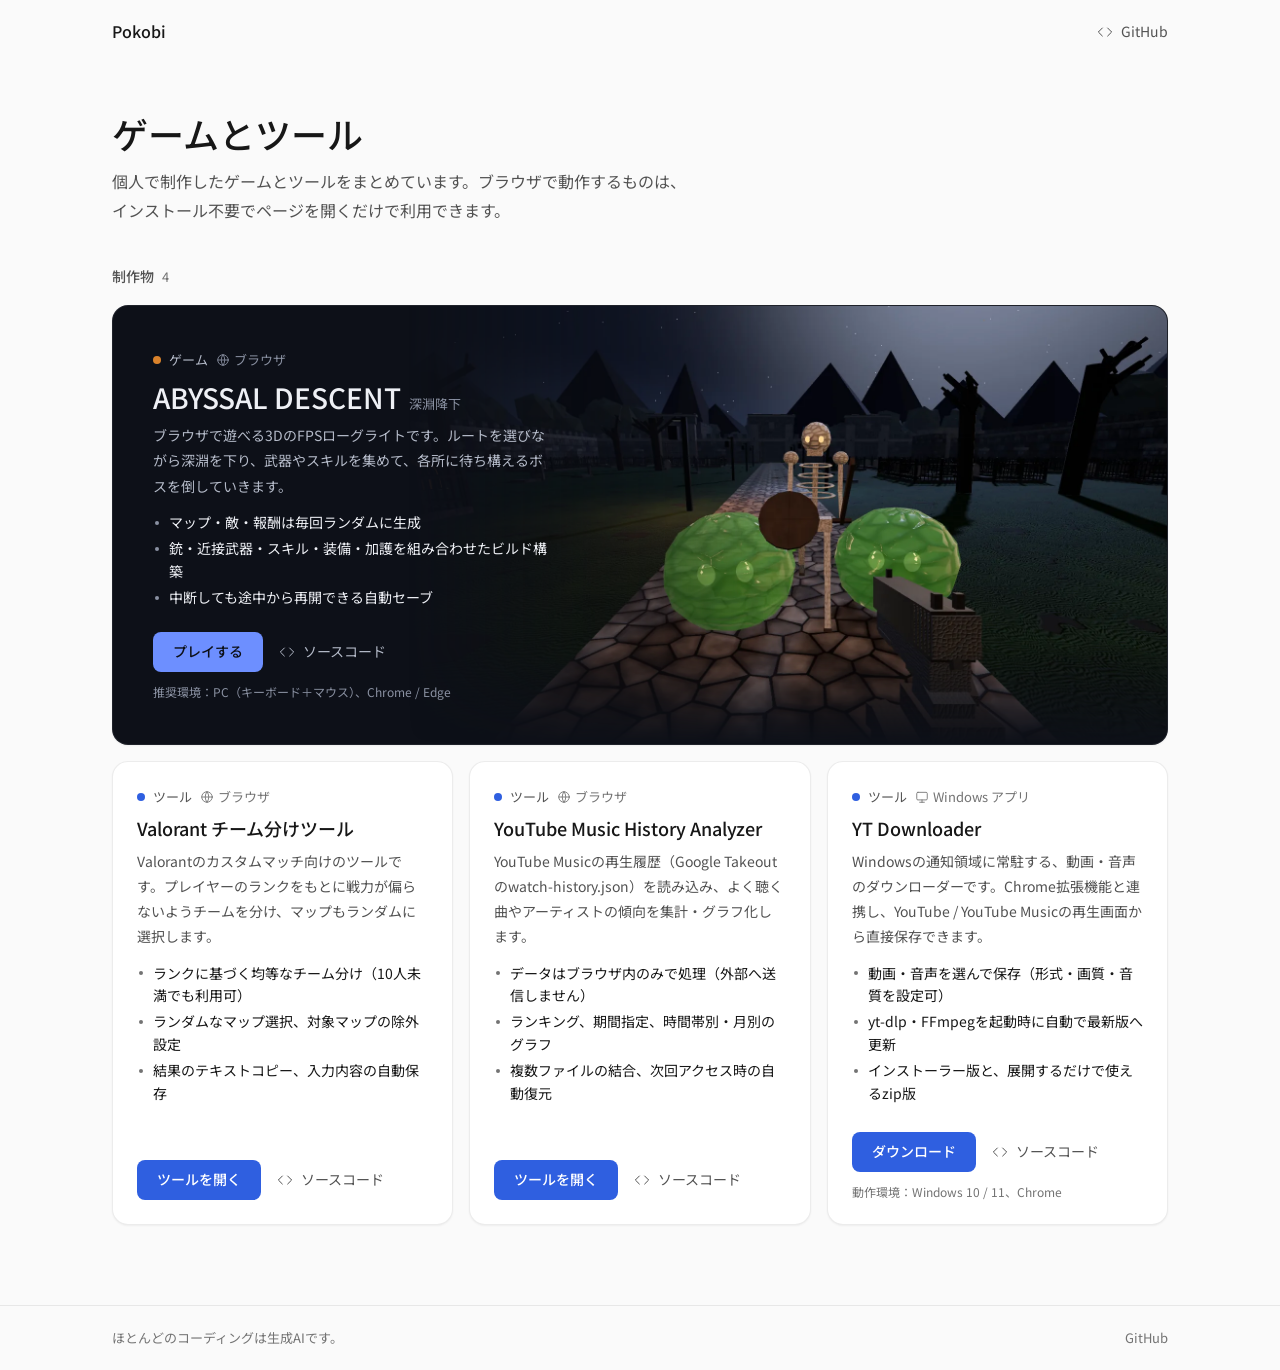
==== commit 3bb789c8: "Top page: the game shot shows a skeleton and two slimes Co-Authored-By: Claude Opus 5.5 <noreply@ant" ====
--- a/index.html
+++ b/index.html
@@ -39,7 +39,7 @@
     </div>
 
     <article class="card featured">
-      <img class="shot" src="img/abyssal-descent.webp" width="1600" height="900" alt="ABYSSAL DESCENT のプレイ画面。月夜の墓地の石畳で、岩の巨人と2体の蜘蛛が迫り、手前で銃を構えている">
+      <img class="shot" src="img/abyssal-descent.webp" width="1600" height="900" alt="ABYSSAL DESCENT のプレイ画面。月夜の墓地の石畳で、盾を持った骸骨兵と2体のスライムが迫り、手前で銃を構えている">
       <div class="body">
         <p class="meta game">ゲーム<span class="where"><svg><use href="#i-browser"/></svg>ブラウザ</span></p>
         <h3>ABYSSAL DESCENT<span class="sub">深淵降下</span></h3>
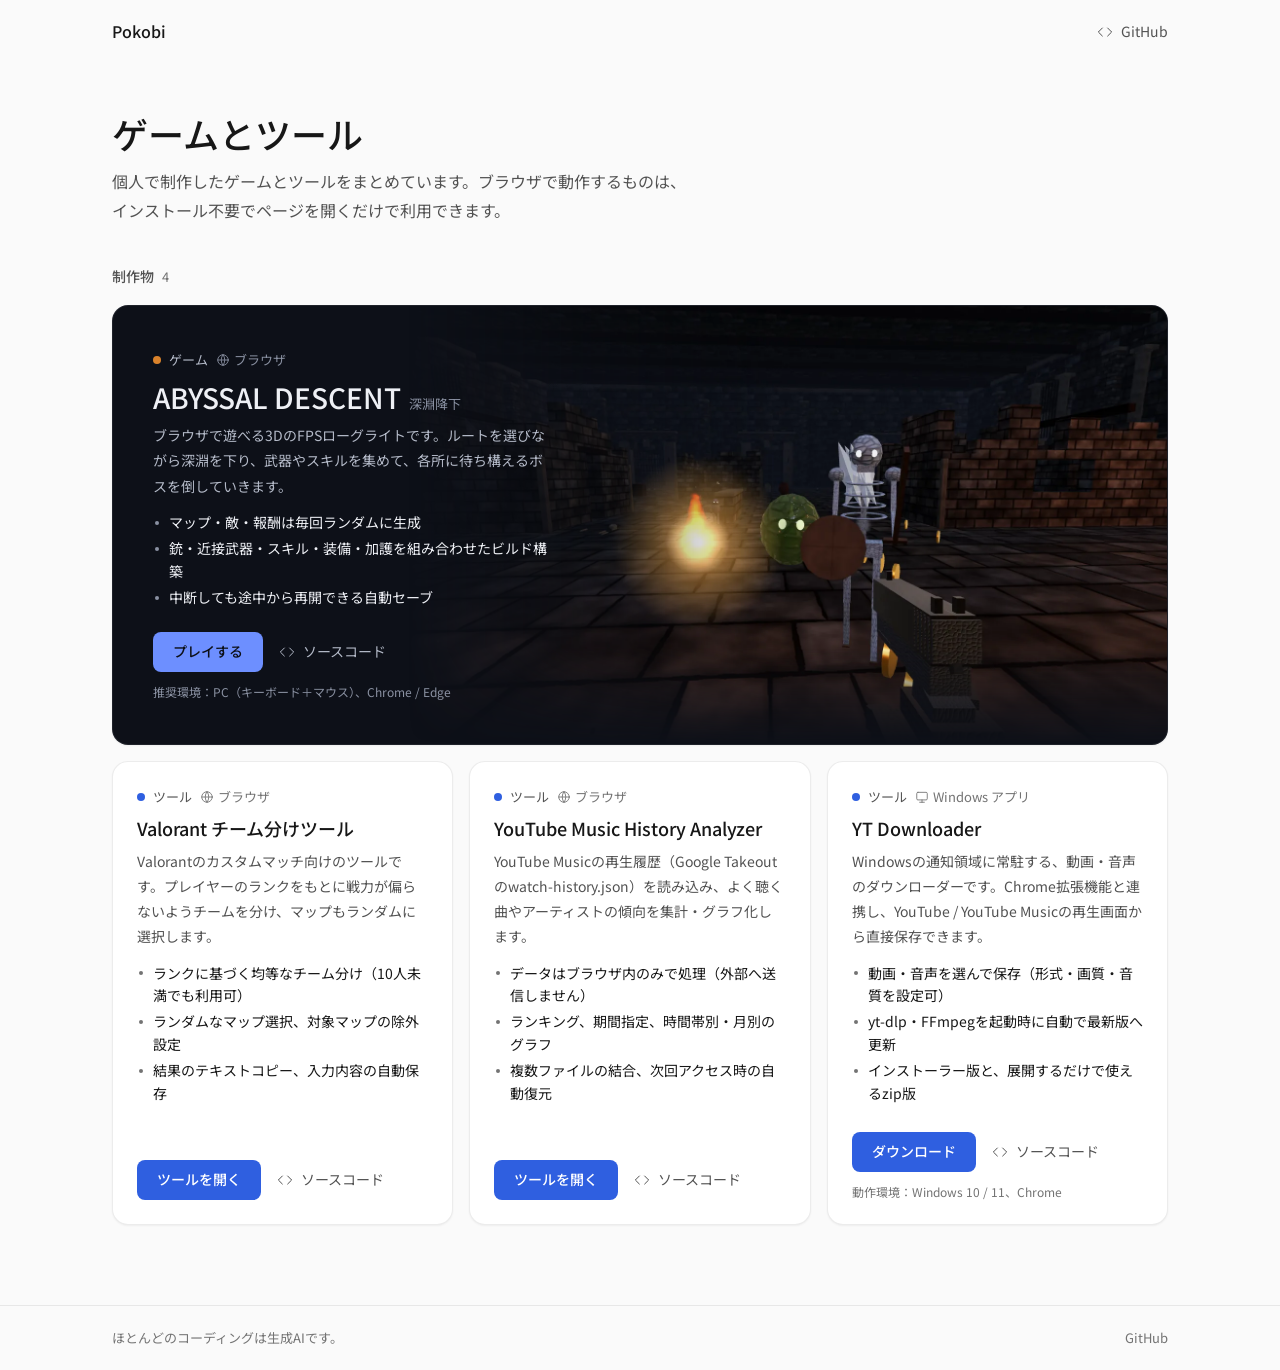
==== commit c350657b: "Top page: the game shot is the dungeon scene with an imp's fireball, a slime and a skeleton Co-Autho" ====
--- a/index.html
+++ b/index.html
@@ -39,7 +39,7 @@
     </div>
 
     <article class="card featured">
-      <img class="shot" src="img/abyssal-descent.webp" width="1600" height="900" alt="ABYSSAL DESCENT のプレイ画面。月夜の墓地の石畳で、盾を持った骸骨兵と2体のスライムが迫り、手前で銃を構えている">
+      <img class="shot" src="img/abyssal-descent.webp" width="1600" height="900" alt="ABYSSAL DESCENT のプレイ画面。地下の石造りの部屋で、インプの火の玉が燃え、スライムと骸骨兵が迫り、手前で銃を構えている">
       <div class="body">
         <p class="meta game">ゲーム<span class="where"><svg><use href="#i-browser"/></svg>ブラウザ</span></p>
         <h3>ABYSSAL DESCENT<span class="sub">深淵降下</span></h3>
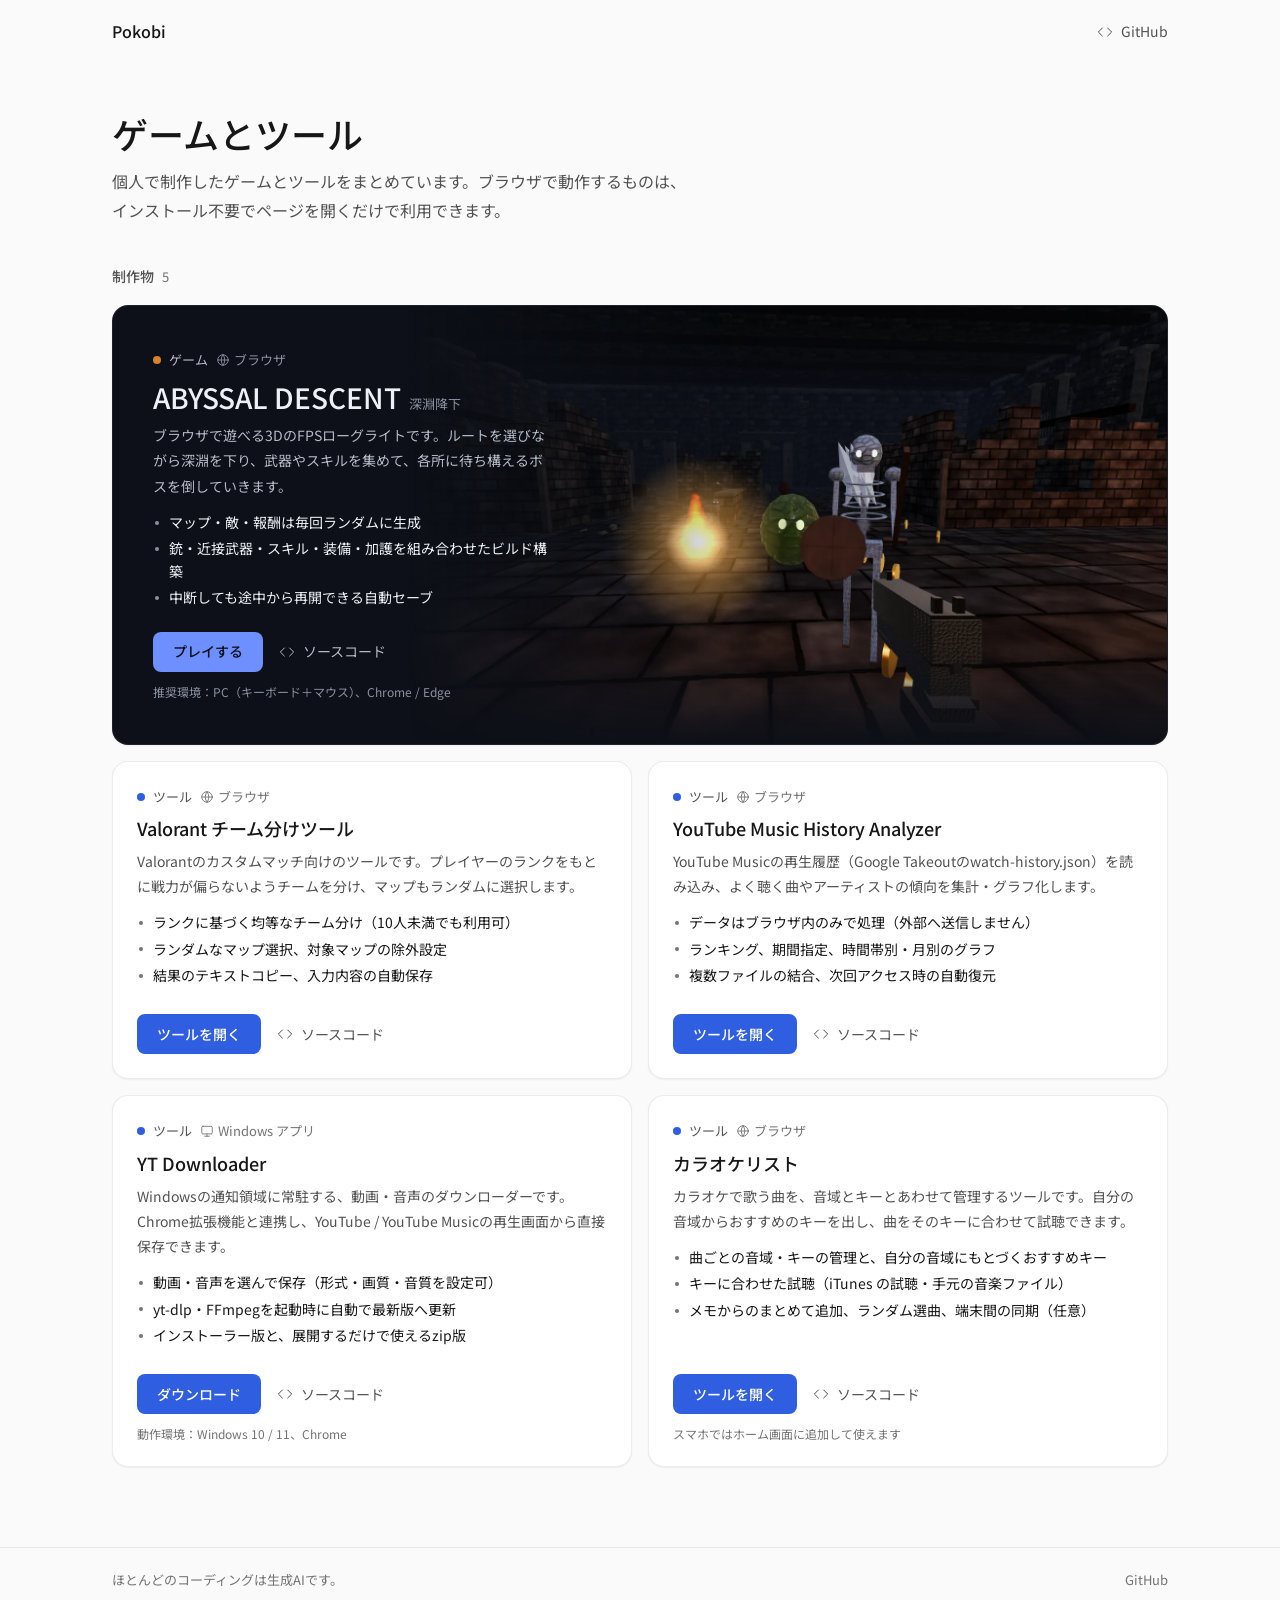
==== commit 04c0dacb: "Add Karaoke List to the list; the tools are laid out two per row Co-Authored-By: Claude Opus 5.5 <no" ====
--- a/index.html
+++ b/index.html
@@ -35,7 +35,7 @@
   <main class="wrap">
     <div class="section-head">
       <h2>制作物</h2>
-      <span class="count">4</span>
+      <span class="count">5</span>
     </div>
 
     <article class="card featured">
@@ -103,6 +103,22 @@
         </div>
         <p class="env">動作環境：Windows 10 / 11、Chrome</p>
       </article>
+
+      <article class="card">
+        <p class="meta">ツール<span class="where"><svg><use href="#i-browser"/></svg>ブラウザ</span></p>
+        <h3>カラオケリスト</h3>
+        <p class="desc">カラオケで歌う曲を、音域とキーとあわせて管理するツールです。自分の音域からおすすめのキーを出し、曲をそのキーに合わせて試聴できます。</p>
+        <ul class="points">
+          <li>曲ごとの音域・キーの管理と、自分の音域にもとづくおすすめキー</li>
+          <li>キーに合わせた試聴（iTunes の試聴・手元の音楽ファイル）</li>
+          <li>メモからのまとめて追加、ランダム選曲、端末間の同期（任意）</li>
+        </ul>
+        <div class="actions">
+          <a class="btn" href="https://pokobi.github.io/karaoke-list/">ツールを開く</a>
+          <a class="source" href="https://github.com/pokobi/karaoke-list"><svg><use href="#i-code"/></svg>ソースコード</a>
+        </div>
+        <p class="env">スマホではホーム画面に追加して使えます</p>
+      </article>
     </div>
   </main>
 
--- a/style.css
+++ b/style.css
@@ -246,7 +246,7 @@
 /* ---- ツール ---- */
 .tools {
   display: grid;
-  grid-template-columns: repeat(3, minmax(0, 1fr));
+  grid-template-columns: repeat(2, minmax(0, 1fr));
   gap: 16px;
 }
 
